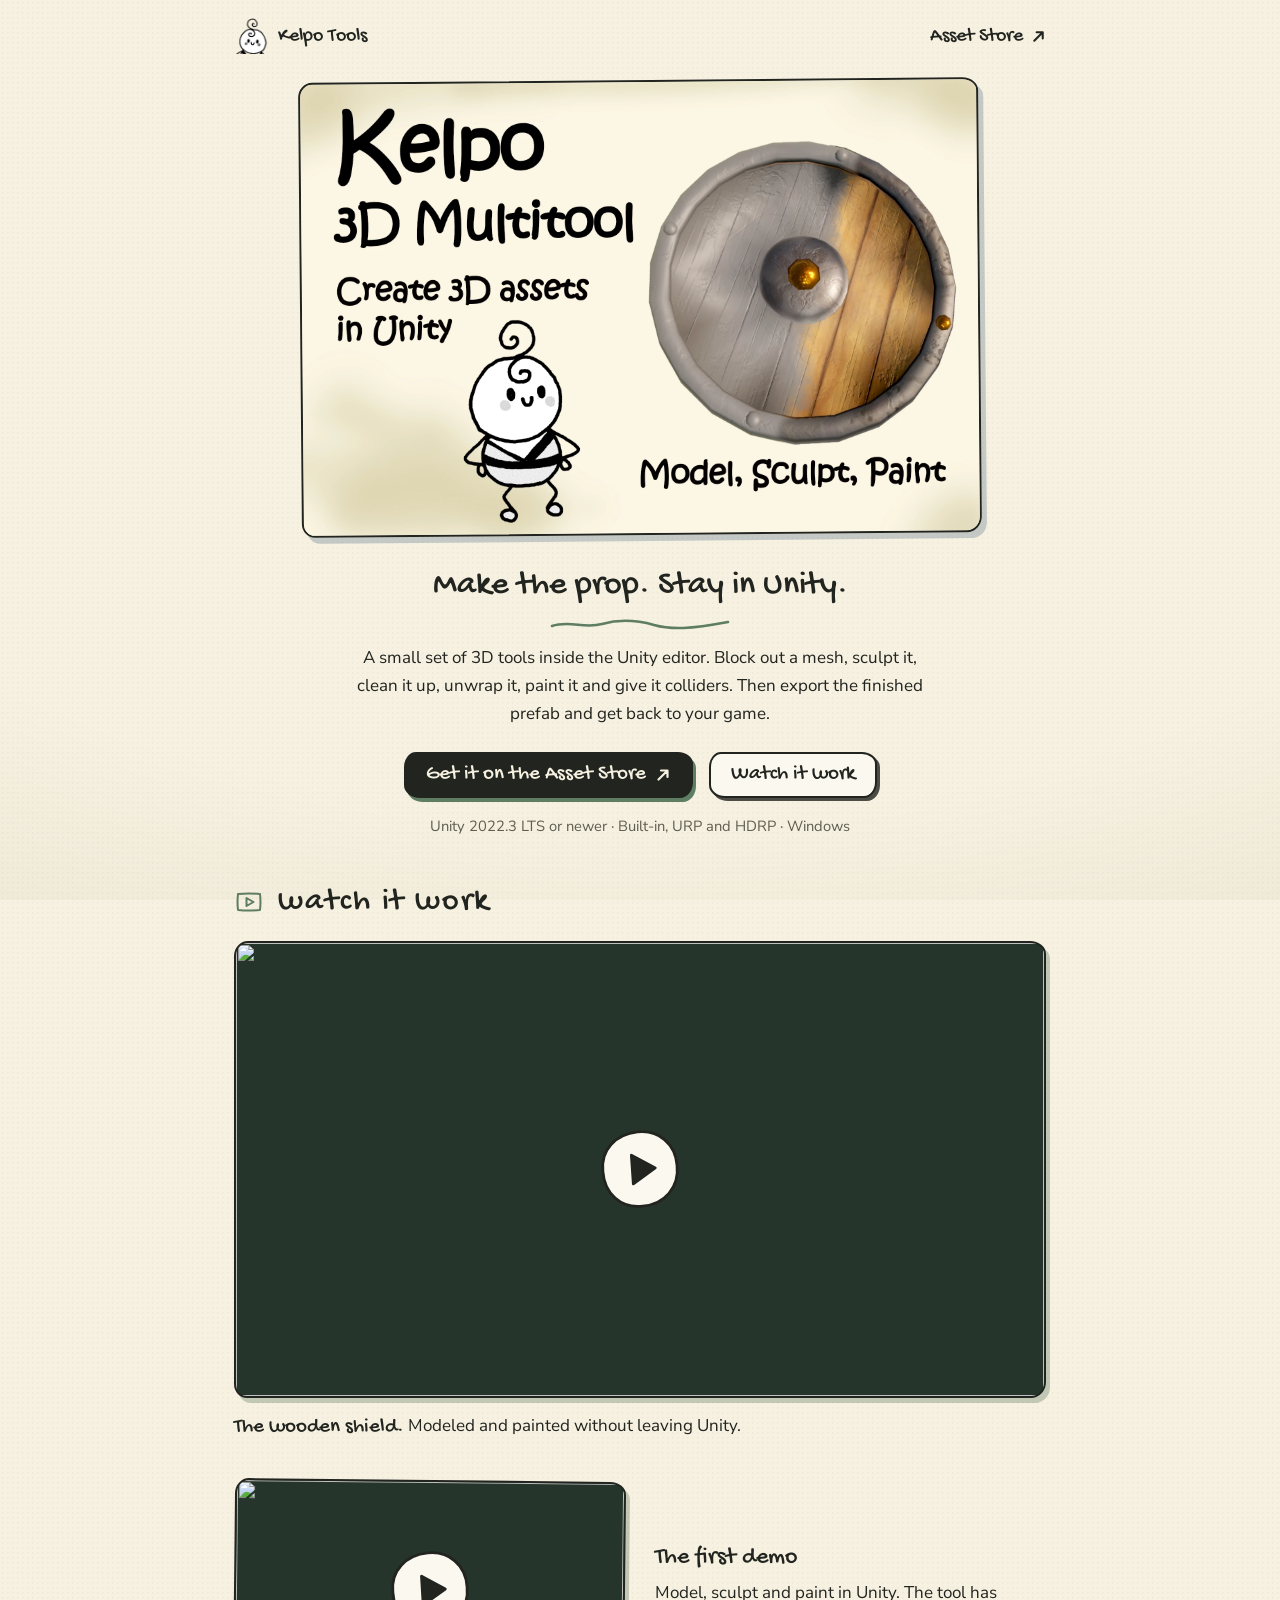
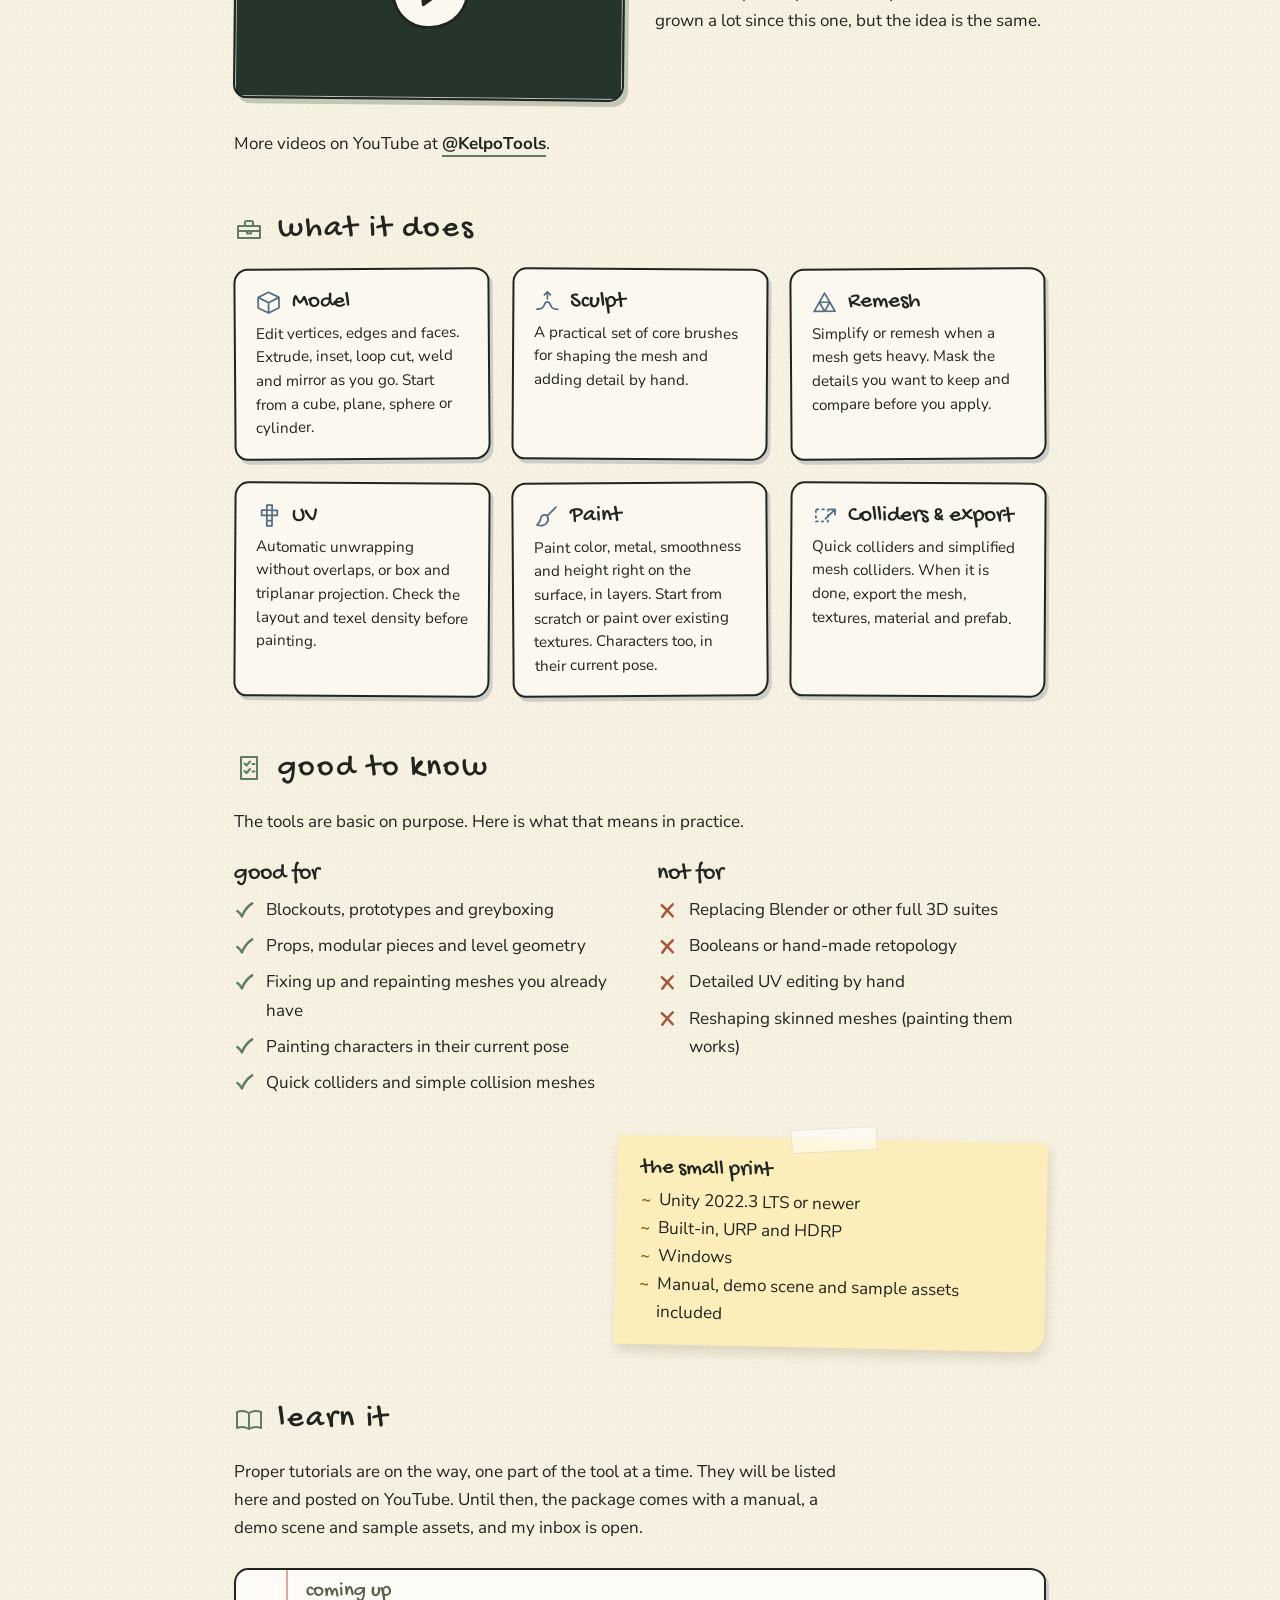
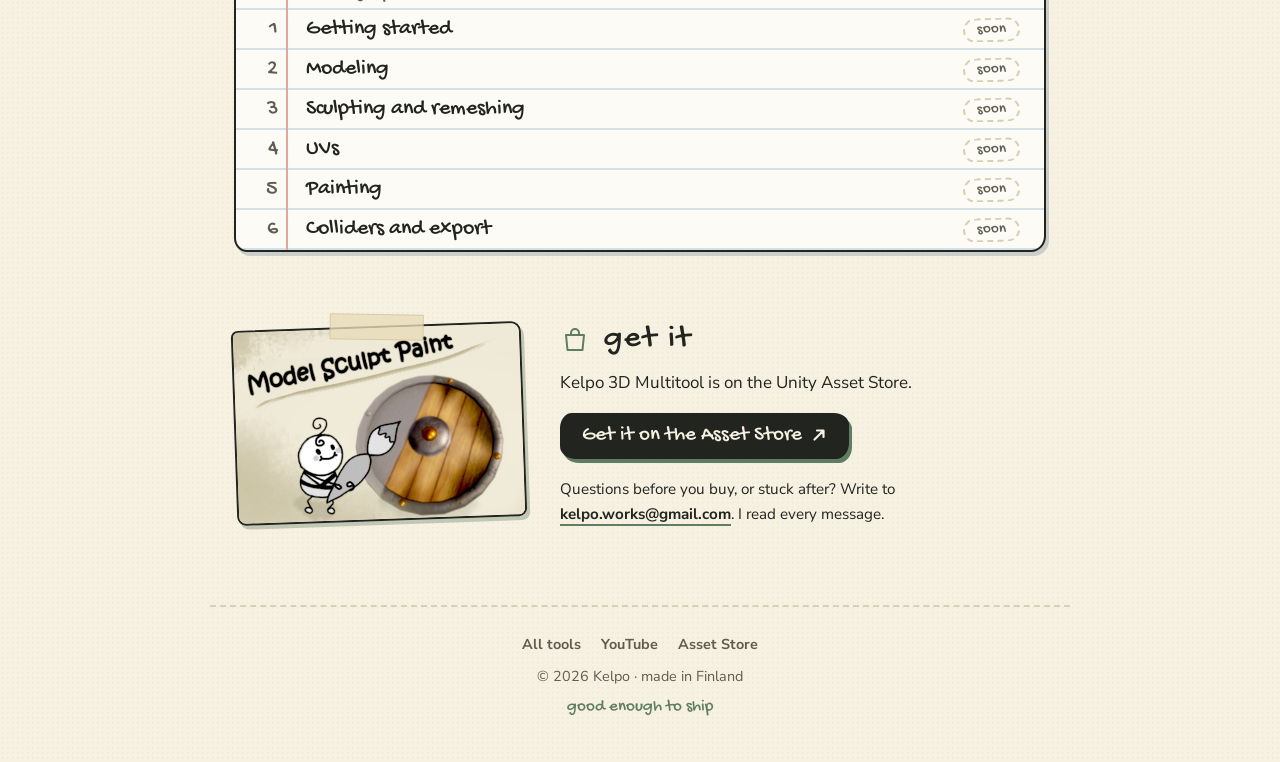
==== multitool/index.html @ 12a0aa09 "Redesign, updated and added content" ====
<!DOCTYPE html>
<html lang="en">
<head>
<meta charset="UTF-8">
<meta name="viewport" content="width=device-width, initial-scale=1.0">
<title>Kelpo 3D Multitool · model, sculpt and paint in Unity</title>
<meta name="description" content="Model, sculpt, remesh, unwrap, paint, add colliders and export 3D props without leaving the Unity editor. A small, focused toolkit by Kelpo.">
<link rel="canonical" href="https://kelpoworks.github.io/multitool/">
<meta property="og:type" content="website">
<meta property="og:site_name" content="Kelpo Tools">
<meta property="og:title" content="Kelpo 3D Multitool · model, sculpt and paint in Unity">
<meta property="og:description" content="Model, sculpt, remesh, unwrap, paint, add colliders and export 3D props without leaving the Unity editor.">
<meta property="og:url" content="https://kelpoworks.github.io/multitool/">
<meta property="og:image" content="https://kelpoworks.github.io/img/og-multitool.jpg">
<meta name="twitter:card" content="summary_large_image">
<meta name="theme-color" content="#f6f1e1">
<link rel="icon" type="image/png" href="../img/favicon.png">
<link rel="apple-touch-icon" href="../img/apple-touch-icon.png">
<link rel="preconnect" href="https://fonts.googleapis.com">
<link rel="preconnect" href="https://fonts.gstatic.com" crossorigin>
<link href="https://fonts.googleapis.com/css2?family=Gochi+Hand&family=Nunito+Sans:ital,wght@0,400;0,600;0,700;1,400&display=swap" rel="stylesheet">
<link rel="stylesheet" href="../css/style.css">
<script src="../js/site.js" defer></script>
</head>
<body>

<nav class="topbar wrap" aria-label="Site">
  <a href="../"><img src="../img/kelpo-head.png" width="36" height="36" alt=""> Kelpo Tools</a>
  <a href="https://assetstore.unity.com/packages/tools/modeling/kelpo-3d-multitool-398918">Asset Store
    <svg width="15" height="15" viewBox="0 0 16 16" fill="none" aria-hidden="true"><path d="M3.5 12.5 L12 4 M6 3.5 h6.5 v6.5" stroke="currentColor" stroke-width="2.2" stroke-linecap="round" stroke-linejoin="round"/></svg>
  </a>
</nav>

<header class="hero wrap">
  <h1><img src="../img/multitool-cover.webp" width="1950" height="1300" alt="Kelpo 3D Multitool"></h1>
  <p class="tagline">Make the prop. Stay in Unity.
    <svg class="squig" width="180" height="12" viewBox="0 0 180 12" fill="none" aria-hidden="true">
      <path d="M2 8 C 20 2, 34 11, 52 6 S 86 2, 104 7 S 140 11, 178 4" stroke="#5e7d63" stroke-width="2.5" stroke-linecap="round"/>
    </svg>
  </p>
  <p class="intro">A small set of 3D tools inside the Unity editor. Block out a mesh, sculpt it, clean it up, unwrap it, paint it and give it colliders. Then export the finished prefab and get back to your game.</p>
  <div class="actions">
    <a class="btn btn--main" href="https://assetstore.unity.com/packages/tools/modeling/kelpo-3d-multitool-398918">Get it on the Asset Store
      <svg width="16" height="16" viewBox="0 0 16 16" fill="none" aria-hidden="true"><path d="M3.5 12.5 L12 4 M6 3.5 h6.5 v6.5" stroke="currentColor" stroke-width="2.2" stroke-linecap="round" stroke-linejoin="round"/></svg>
    </a>
    <a class="btn" href="#watch">Watch it work</a>
  </div>
  <p class="sale" data-until="2026-10-05T18:00:00Z" hidden>launch sale 30% off · <span data-left></span></p>
  <p class="facts">Unity 2022.3 LTS or newer · Built-in, URP and HDRP · Windows</p>
</header>

<main class="wrap">

  <section id="watch">
    <h2>
      <svg width="30" height="30" viewBox="0 0 30 30" fill="none" aria-hidden="true">
        <path d="M4 7 C10 6.4 20 6.4 26 7 C26.6 12 26.6 18 26 23 C20 23.6 10 23.6 4 23 C3.4 18 3.4 12 4 7 Z M12.5 11 L19.5 15 L12.5 19 Z" stroke="#5e7d63" stroke-width="2" stroke-linejoin="round" stroke-linecap="round"/>
      </svg>
      watch it work
    </h2>

    <figure class="video">
      <a class="video-link" href="https://www.youtube.com/watch?v=n4jIoGQUSMU" data-yt="n4jIoGQUSMU" title="Modeling &amp; Painting a Wooden Shield Without Leaving Unity">
        <img src="https://i.ytimg.com/vi/n4jIoGQUSMU/maxresdefault.jpg" width="1280" height="720" alt="" loading="lazy">
        <svg class="play" viewBox="0 0 88 88" aria-hidden="true">
          <path d="M44 5 C66 4 83 20 83 43 C84 66 67 83 44 83 C21 84 5 67 5 44 C4 21 21 6 44 5 Z" fill="#fbf8ef" stroke="#22241f" stroke-width="3"/>
          <path d="M36 29 L60 44 L36 59 Z" fill="#22241f" stroke="#22241f" stroke-width="3" stroke-linejoin="round"/>
        </svg>
        <span class="sr-only">Play video: Modeling and painting a wooden shield without leaving Unity</span>
      </a>
      <figcaption><b>The wooden shield.</b> Modeled and painted without leaving Unity.</figcaption>
    </figure>

    <div class="video-row">
      <figure class="video">
        <a class="video-link" href="https://www.youtube.com/watch?v=YbY8u-JHCso" data-yt="YbY8u-JHCso" title="3D Model, sculpt and paint in Unity">
          <img src="https://i.ytimg.com/vi/YbY8u-JHCso/maxresdefault.jpg" width="1280" height="720" alt="" loading="lazy">
          <svg class="play" viewBox="0 0 88 88" aria-hidden="true">
            <path d="M44 5 C66 4 83 20 83 43 C84 66 67 83 44 83 C21 84 5 67 5 44 C4 21 21 6 44 5 Z" fill="#fbf8ef" stroke="#22241f" stroke-width="3"/>
            <path d="M36 29 L60 44 L36 59 Z" fill="#22241f" stroke="#22241f" stroke-width="3" stroke-linejoin="round"/>
          </svg>
          <span class="sr-only">Play video: 3D model, sculpt and paint in Unity</span>
        </a>
      </figure>
      <div>
        <h3>The first demo</h3>
        <p>Model, sculpt and paint in Unity. The tool has grown a lot since this one, but the idea is the same.</p>
      </div>
    </div>

    <p class="more">More videos on YouTube at <a href="https://www.youtube.com/@KelpoTools">@KelpoTools</a>.</p>
  </section>

  <section id="features">
    <h2>
      <svg width="30" height="30" viewBox="0 0 30 30" fill="none" aria-hidden="true">
        <path d="M4 12 h22 v12 H4 Z M11 12 V8.5 c0-1 .8-1.5 1.5-1.5 h5 c.7 0 1.5 .5 1.5 1.5 V12 M4 17 h22 M13 17 v2.5 h4 V17" stroke="#5e7d63" stroke-width="2" stroke-linejoin="round" stroke-linecap="round"/>
      </svg>
      what it does
    </h2>

    <ul class="features">
      <li>
        <h3>
          <svg width="26" height="26" viewBox="0 0 30 30" fill="none" aria-hidden="true"><path d="M15 3 L27 9 v12 L15 27 L3 21 V9 Z M3 9 l12 6 12-6 M15 15 v12" stroke-width="2" stroke-linejoin="round" stroke-linecap="round"/></svg>
          Model
        </h3>
        <p>Edit vertices, edges and faces. Extrude, inset, loop cut, weld and mirror as you go. Start from a cube, plane, sphere or cylinder.</p>
      </li>
      <li>
        <h3>
          <svg width="26" height="26" viewBox="0 0 30 30" fill="none" aria-hidden="true"><path d="M3 24 C8 24 10 23 11.5 19 C13 14.5 17 14.5 18.5 19 C20 23 22 24 27 24 M15 12 V4 M11.5 7.5 L15 4 L18.5 7.5" stroke-width="2" stroke-linejoin="round" stroke-linecap="round"/></svg>
          Sculpt
        </h3>
        <p>A practical set of core brushes for shaping the mesh and adding detail by hand.</p>
      </li>
      <li>
        <h3>
          <svg width="26" height="26" viewBox="0 0 30 30" fill="none" aria-hidden="true"><path d="M15 4 L27 25 H3 Z M9 14.5 H21 M9 14.5 L15 25 L21 14.5" stroke-width="2" stroke-linejoin="round" stroke-linecap="round"/></svg>
          Remesh
        </h3>
        <p>Simplify or remesh when a mesh gets heavy. Mask the details you want to keep and compare before you apply.</p>
      </li>
      <li>
        <h3>
          <svg width="26" height="26" viewBox="0 0 30 30" fill="none" aria-hidden="true"><path d="M12 3 h6 v6 h6 v6 h-6 v12 h-6 v-12 h-6 v-6 h6 Z M12 9 h6 M12 15 h6 M12 21 h6 M12 9 v6 M18 9 v6" stroke-width="2" stroke-linejoin="round" stroke-linecap="round"/></svg>
          UV
        </h3>
        <p>Automatic unwrapping without overlaps, or box and triplanar projection. Check the layout and texel density before painting.</p>
      </li>
      <li>
        <h3>
          <svg width="26" height="26" viewBox="0 0 30 30" fill="none" aria-hidden="true"><path d="M26 4 L16 14 M16 14 C13 12 9 13 8.5 16.5 C8 20 6.5 22.5 4 24.5 C8.5 26 13.5 25 15.5 22 C17 19.8 17.3 16.8 16 14 Z" stroke-width="2" stroke-linejoin="round" stroke-linecap="round"/></svg>
          Paint
        </h3>
        <p>Paint color, metal, smoothness and height right on the surface, in layers. Start from scratch or paint over existing textures. Characters too, in their current pose.</p>
      </li>
      <li>
        <h3>
          <svg width="26" height="26" viewBox="0 0 30 30" fill="none" aria-hidden="true"><path d="M4 8 h14 v14 H4 Z" stroke-width="2" stroke-dasharray="3.5 3" stroke-linejoin="round"/><path d="M15 19 L26 8 M20 8 h6 v6" stroke-width="2" stroke-linejoin="round" stroke-linecap="round"/></svg>
          Colliders &amp; export
        </h3>
        <p>Quick colliders and simplified mesh colliders. When it is done, export the mesh, textures, material and prefab.</p>
      </li>
    </ul>
  </section>

  <section id="fit">
    <h2>
      <svg width="30" height="30" viewBox="0 0 30 30" fill="none" aria-hidden="true">
        <path d="M7 4 h16 v22 H7 Z M10.5 10.5 l2 2 3.5-4 M10.5 18 l2 2 3.5-4 M18.5 11 h2 M18.5 18.5 h2" stroke="#5e7d63" stroke-width="2" stroke-linejoin="round" stroke-linecap="round"/>
      </svg>
      good to know
    </h2>
    <p class="lead">The tools are basic on purpose. Here is what that means in practice.</p>

    <div class="fit">
      <div class="yes">
        <h3>good for</h3>
        <ul>
          <li>Blockouts, prototypes and greyboxing</li>
          <li>Props, modular pieces and level geometry</li>
          <li>Fixing up and repainting meshes you already have</li>
          <li>Painting characters in their current pose</li>
          <li>Quick colliders and simple collision meshes</li>
        </ul>
      </div>
      <div class="no">
        <h3>not for</h3>
        <ul>
          <li>Replacing Blender or other full 3D suites</li>
          <li>Booleans or hand-made retopology</li>
          <li>Detailed UV editing by hand</li>
          <li>Reshaping skinned meshes (painting them works)</li>
        </ul>
      </div>
    </div>

    <aside class="note">
      <h3>the small print</h3>
      <ul>
        <li>Unity 2022.3 LTS or newer</li>
        <li>Built-in, URP and HDRP</li>
        <li>Windows</li>
        <li>Manual, demo scene and sample assets included</li>
      </ul>
    </aside>
  </section>

  <section id="learn">
    <h2>
      <svg width="30" height="30" viewBox="0 0 30 30" fill="none" aria-hidden="true">
        <path d="M3 8 C7 6.5 11 6.5 15 9 V25 C11 22.5 7 22.5 3 24 Z M27 8 C23 6.5 19 6.5 15 9 V25 C19 22.5 23 22.5 27 24 Z" stroke="#5e7d63" stroke-width="2" stroke-linejoin="round" stroke-linecap="round"/>
      </svg>
      learn it
    </h2>
    <p class="lead">Proper tutorials are on the way, one part of the tool at a time. They will be listed here and posted on YouTube. Until then, the package comes with a manual, a demo scene and sample assets, and my inbox is open.</p>

    <div class="notebook">
      <p class="heading">coming up</p>
      <ol class="lessons">
        <li>Getting started <span class="soon">soon</span></li>
        <li>Modeling <span class="soon">soon</span></li>
        <li>Sculpting and remeshing <span class="soon">soon</span></li>
        <li>UVs <span class="soon">soon</span></li>
        <li>Painting <span class="soon">soon</span></li>
        <li>Colliders and export <span class="soon">soon</span></li>
      </ol>
    </div>
  </section>

  <section id="get" class="get">
    <a class="photo" href="https://assetstore.unity.com/packages/tools/modeling/kelpo-3d-multitool-398918" tabindex="-1" aria-hidden="true">
      <img src="../img/multitool-card.png" width="420" height="280" alt="" loading="lazy">
    </a>
    <div>
      <h2>
        <svg width="30" height="30" viewBox="0 0 30 30" fill="none" aria-hidden="true">
          <path d="M6 11 h18 l-1.5 15 h-15 Z M11 11 V9 a4 4 0 0 1 8 0 v2" stroke="#5e7d63" stroke-width="2" stroke-linejoin="round" stroke-linecap="round"/>
        </svg>
        get it
      </h2>
      <p>Kelpo 3D Multitool is on the Unity Asset Store.</p>
      <div class="actions">
        <a class="btn btn--main" href="https://assetstore.unity.com/packages/tools/modeling/kelpo-3d-multitool-398918">Get it on the Asset Store
          <svg width="16" height="16" viewBox="0 0 16 16" fill="none" aria-hidden="true"><path d="M3.5 12.5 L12 4 M6 3.5 h6.5 v6.5" stroke="currentColor" stroke-width="2.2" stroke-linecap="round" stroke-linejoin="round"/></svg>
        </a>
      </div>
      <p class="sale" data-until="2026-10-05T18:00:00Z" hidden>launch sale 30% off · <span data-left></span></p>
      <p class="small">Questions before you buy, or stuck after? Write to <a href="mailto:kelpo.works@gmail.com">kelpo.works@gmail.com</a>. I read every message.</p>
    </div>
  </section>

</main>

<footer class="wrap">
  <nav aria-label="Elsewhere">
    <a href="../">All tools</a>
    <a href="https://www.youtube.com/@KelpoTools">YouTube</a>
    <a href="https://assetstore.unity.com/publishers/153966">Asset Store</a>
  </nav>
  <p>© 2026 Kelpo · made in Finland</p>
  <p class="mini">good enough to ship</p>
</footer>

</body>
</html>
---- css/style.css ----
:root{
  --paper:#f6f1e1;
  --card:#fbf8ef;
  --ink:#22241f;
  --muted:#5f5d50;
  --sage:#5e7d63;
  --sage-deep:#4a6850;
  --sage-soft:#a9bfa9;
  --rule:#d9cfb2;
  --steel:#526d86;
  --wood:#9a612b;
  --gold:#9a5e14;
  --hand:"Gochi Hand", cursive;
  --wobble:14px 16px 15px 13px / 15px 13px 16px 14px;
}
*{ margin:0; padding:0; box-sizing:border-box; }
html{ scroll-behavior:smooth; }
body{
  background-color:var(--paper);
  background-image:radial-gradient(rgba(34,36,31,0.03) 1px, transparent 1px);
  background-size:5px 5px;
  color:var(--ink);
  font-family:"Nunito Sans", system-ui, sans-serif;
  font-size:17px;
  line-height:1.65;
}
body::before{
  content:"";
  position:fixed;
  inset:0;
  z-index:-1;
  pointer-events:none;
  background:radial-gradient(140% 110% at 50% 30%, transparent 55%, rgba(150,128,72,0.14));
}
img{ display:block; max-width:100%; height:auto; }
.wrap{
  max-width:860px;
  margin-left:auto; margin-right:auto;
  padding-left:24px; padding-right:24px;
}
.sr-only{
  position:absolute;
  width:1px; height:1px;
  overflow:hidden;
  clip:rect(0 0 0 0);
  white-space:nowrap;
}
a:focus-visible{ outline:3px solid var(--sage); outline-offset:3px; border-radius:4px; }

h1, h2, h3{ font-family:var(--hand); font-weight:400; line-height:1.2; }

.site-head{ padding-top:56px; padding-bottom:8px; text-align:center; }
.site-head h1 img{ width:100%; max-width:760px; margin:0 auto; }
.tagline{
  font-family:var(--hand);
  font-size:1.7rem;
  line-height:1.3;
  margin-top:4px;
}
.tagline .squig{ display:block; margin:10px auto 0; }

section{ padding:44px 0 8px; }
h2{
  font-size:2rem;
  letter-spacing:0.06em;
  margin-bottom:20px;
  display:flex; align-items:center; gap:14px;
}
h2 svg{ flex:none; }
.lead{ max-width:620px; }
.lead + .lead{ margin-top:12px; }

p a{
  color:var(--ink);
  font-weight:700;
  text-decoration:none;
  border-bottom:2px solid var(--sage);
}
p a:hover{ color:var(--sage-deep); }

.cards{ display:grid; grid-template-columns:1.3fr 1fr; gap:26px; margin-top:26px; }
.card{
  --accent:var(--sage);
  background:var(--card);
  border:2px solid var(--ink);
  border-radius:var(--wobble);
  padding:26px 28px 24px;
  position:relative;
  box-shadow:3px 4px 0 color-mix(in srgb, var(--accent) 30%, transparent);
  transform:rotate(-0.35deg);
}
.card:nth-child(2){ transform:rotate(0.4deg); }
.card--3d{ --accent:var(--steel); background:#eff1ed; }
.card--audio{ --accent:var(--wood); background:#fbf4e6; }
.card h3{ font-size:1.55rem; margin-bottom:2px; }
.card h3 a{ color:inherit; text-decoration:none; }
.card h3 a:hover{ color:var(--accent); }
.card .pillars{
  font-weight:700;
  font-size:0.86rem;
  letter-spacing:0.09em;
  text-transform:uppercase;
  color:var(--accent);
  margin-bottom:12px;
}
.card p{ max-width:560px; }
.card .doodle{ position:absolute; bottom:14px; right:18px; opacity:0.85; }
.card .doodle path{ stroke:var(--accent); }

.card--feature{
  grid-column:1 / -1;
  display:grid;
  grid-template-columns:minmax(0, 290px) 1fr;
  gap:32px;
  align-items:center;
  padding:34px 32px 28px;
  transform:rotate(-0.2deg);
}
.card--feature ~ .card:nth-child(2){ transform:rotate(-0.4deg); }
.card--feature ~ .card:nth-child(3){ transform:rotate(0.45deg); }

.badge{
  position:absolute; top:-13px; right:18px;
  font-family:var(--hand);
  font-size:0.95rem;
  background:var(--paper);
  border:2px dashed var(--accent);
  border-radius:999px;
  color:var(--accent);
  padding:2px 14px;
  transform:rotate(2deg);
}
.badge--live{ background:var(--accent); border-style:solid; color:#fff; }

.photo{ position:relative; display:block; transform:rotate(-2deg); }
.photo img{
  border:2px solid var(--ink);
  border-radius:7px 10px 8px 9px;
  box-shadow:3px 4px 0 color-mix(in srgb, var(--accent, var(--sage)) 35%, transparent);
}
.photo::before{
  content:"";
  position:absolute; z-index:1;
  top:-12px; left:50%;
  width:92px; height:24px;
  margin-left:-46px;
  background:rgba(232,221,184,0.78);
  border:1px solid rgba(150,128,72,0.22);
  transform:rotate(3deg);
}

.actions{
  display:flex; flex-wrap:wrap; align-items:center;
  gap:14px 16px;
  margin-top:20px;
}
.btn{
  display:inline-flex; align-items:center; gap:9px;
  font-family:var(--hand);
  font-size:1.3rem;
  line-height:1.2;
  padding:8px 20px 9px;
  color:var(--ink);
  text-decoration:none;
  background:var(--card);
  border:2px solid var(--ink);
  border-radius:12px 15px 13px 16px / 15px 12px 16px 13px;
  box-shadow:3px 3px 0 color-mix(in srgb, var(--ink) 80%, transparent);
}
.btn svg{ flex:none; }
.btn--main{ background:var(--ink); color:var(--paper); box-shadow:3px 4px 0 var(--sage); }
.btn:active{ transform:translate(2px, 2px); box-shadow:1px 1px 0 var(--ink); }

.sale{
  display:inline-block;
  font-family:var(--hand);
  font-size:1.1rem;
  color:var(--gold);
  background:#fcefc9;
  border:2px dashed #cf9540;
  border-radius:999px;
  padding:2px 15px;
  transform:rotate(-2deg);
}
.sale[hidden]{ display:none; }

.kelpo-note{
  margin-top:26px;
  border-left:3px solid var(--sage-soft);
  padding:6px 0 6px 20px;
  font-style:italic;
  max-width:600px;
}
.kelpo-note b{ font-style:normal; }

footer{
  margin-top:70px;
  padding-top:26px; padding-bottom:40px;
  border-top:2px dashed var(--rule);
  text-align:center;
  font-size:0.9rem;
  color:var(--muted);
}
footer nav{ display:flex; justify-content:center; flex-wrap:wrap; gap:6px 20px; margin-bottom:8px; }
footer nav a{ color:var(--muted); font-weight:700; text-decoration:none; }
footer nav a:hover{ color:var(--sage-deep); }
footer .mini{ font-family:var(--hand); font-size:1.05rem; color:var(--sage); margin-top:6px; }

.topbar{
  display:flex; justify-content:space-between; align-items:center;
  gap:16px;
  padding-top:18px;
}
.topbar a{
  display:inline-flex; align-items:center; gap:8px;
  font-family:var(--hand);
  font-size:1.25rem;
  color:var(--ink);
  text-decoration:none;
}
.topbar a:hover{ color:var(--sage-deep); }
.topbar img{ width:36px; height:36px; }

.hero{ padding-top:26px; text-align:center; }
.hero h1 img{
  width:100%; max-width:680px;
  margin:0 auto;
  border:2px solid var(--ink);
  border-radius:var(--wobble);
  box-shadow:5px 6px 0 color-mix(in srgb, var(--steel) 30%, transparent);
  transform:rotate(-0.5deg);
}
.hero .tagline{ font-size:2.1rem; margin-top:30px; }
.hero .intro{ max-width:590px; margin:14px auto 0; }
.hero .actions{ justify-content:center; margin-top:24px; }
.hero .sale{ margin-top:18px; }
.facts{ margin-top:16px; font-size:0.92rem; color:var(--muted); }

.video{ margin:0; }
.video-link, .video iframe{
  position:relative;
  display:block;
  width:100%;
  aspect-ratio:16 / 9;
  border:2px solid var(--ink);
  border-radius:var(--wobble);
  overflow:hidden;
  background:#26352b;
  box-shadow:4px 5px 0 color-mix(in srgb, var(--sage) 35%, transparent);
}
.video-link img{ width:100%; height:100%; object-fit:cover; }
.video-link .play{
  position:absolute; left:50%; top:50%;
  width:84px; height:84px;
  transform:translate(-50%, -50%) rotate(-4deg);
}
.video-link:hover .play{ transform:translate(-50%, -50%) rotate(3deg) scale(1.06); }
.video figcaption{ margin-top:14px; max-width:620px; }
.video figcaption b{ font-family:var(--hand); font-weight:400; font-size:1.3rem; line-height:1; }
.video-row{
  display:grid;
  grid-template-columns:minmax(0, 1fr) minmax(0, 1fr);
  gap:30px;
  align-items:center;
  margin-top:40px;
}
.video-row .video-link, .video-row iframe{ transform:rotate(0.6deg); }
.video-row h3{ font-size:1.5rem; margin-bottom:6px; }
.more{ margin-top:30px; }

.features{
  list-style:none;
  display:grid;
  grid-template-columns:repeat(3, minmax(0, 1fr));
  gap:22px;
}
.features li{
  background:var(--card);
  border:2px solid var(--ink);
  border-radius:var(--wobble);
  padding:18px 20px 18px;
  box-shadow:3px 4px 0 color-mix(in srgb, var(--steel) 26%, transparent);
  transform:rotate(-0.4deg);
}
.features li:nth-child(even){ transform:rotate(0.35deg); }
.features h3{
  font-size:1.45rem;
  display:flex; align-items:center; gap:10px;
  margin-bottom:6px;
}
.features h3 svg{ flex:none; }
.features h3 svg path{ stroke:var(--steel); }
.features p{ font-size:0.95rem; line-height:1.55; }

.fit{ display:grid; grid-template-columns:1fr 1fr; gap:26px 34px; margin-top:24px; }
.fit h3{ font-size:1.5rem; margin-bottom:6px; }
.fit ul{ list-style:none; }
.fit li{ position:relative; padding-left:32px; margin:8px 0; }
.fit li::before{
  content:"";
  position:absolute; left:0; top:0.2em;
  width:21px; height:21px;
  background:no-repeat center / contain;
}
.fit .yes li::before{ background-image:url("data:image/svg+xml,%3Csvg xmlns='http://www.w3.org/2000/svg' viewBox='0 0 22 22'%3E%3Cpath d='M3.5 11.5c2 1.3 3.6 3.2 4.8 5.6C10.6 11.4 14 6.7 19 3.5' fill='none' stroke='%235e7d63' stroke-width='2.6' stroke-linecap='round' stroke-linejoin='round'/%3E%3C/svg%3E"); }
.fit .no li::before{ background-image:url("data:image/svg+xml,%3Csvg xmlns='http://www.w3.org/2000/svg' viewBox='0 0 22 22'%3E%3Cpath d='M5 5.5c4 3.3 7.8 7.2 11.5 11.5M16.5 4.5C12.4 8.3 8.8 12.6 5.5 17.5' fill='none' stroke='%23a4573b' stroke-width='2.6' stroke-linecap='round'/%3E%3C/svg%3E"); }

.note{
  position:relative;
  max-width:430px;
  margin:34px 0 0 auto;
  padding:20px 24px 18px;
  background:#fbeebb;
  border-radius:2px 3px 18px 2px;
  box-shadow:2px 7px 12px rgba(90,76,30,0.16);
  transform:rotate(1.2deg);
}
.note::before{
  content:"";
  position:absolute;
  top:-11px; left:50%;
  width:84px; height:22px;
  margin-left:-42px;
  background:rgba(255,255,255,0.55);
  border:1px solid rgba(150,128,72,0.18);
  transform:rotate(-4deg);
}
.note h3{ font-size:1.4rem; margin-bottom:4px; }
.note ul{ list-style:none; }
.note li{ padding-left:18px; position:relative; }
.note li::before{ content:"~"; position:absolute; left:0; color:var(--gold); font-weight:700; }

.notebook{
  position:relative;
  margin-top:26px;
  background-color:#fdfbf5;
  background-image:linear-gradient(transparent 38px, #d5dfe6 38px, #d5dfe6 40px);
  background-size:100% 40px;
  border:2px solid var(--ink);
  border-radius:var(--wobble);
  padding:40px 24px 0 70px;
  box-shadow:3px 4px 0 color-mix(in srgb, var(--steel) 26%, transparent);
  overflow:hidden;
}
.notebook::before{
  content:"";
  position:absolute; top:0; bottom:0; left:50px;
  width:2px;
  background:#e2a79b;
}
.notebook .heading{
  position:absolute; top:4px; left:70px;
  font-family:var(--hand);
  font-size:1.3rem;
  color:var(--muted);
}
.lessons{ list-style:none; counter-reset:lesson; }
.lessons li{
  counter-increment:lesson;
  position:relative;
  display:flex; align-items:center; gap:12px;
  height:40px;
  font-family:var(--hand);
  font-size:1.35rem;
}
.lessons li::before{
  content:counter(lesson);
  position:absolute; left:-52px;
  width:24px;
  text-align:right;
  color:var(--muted);
}
.lessons a{ color:var(--ink); text-decoration:none; border-bottom:2px solid var(--sage); line-height:1.1; }
.lessons a:hover{ color:var(--sage-deep); }
.soon{
  margin-left:auto;
  font-size:0.95rem;
  line-height:1.3;
  color:var(--muted);
  border:2px dashed var(--rule);
  border-radius:999px;
  padding:0 12px;
  transform:rotate(-2deg);
}

.get{
  display:grid;
  grid-template-columns:minmax(0, 290px) 1fr;
  gap:36px;
  align-items:center;
  padding-top:60px;
}
.get h2{ margin-bottom:10px; }
.get .actions{ margin-top:16px; }
.get .sale{ margin-top:16px; }
.get .small{ margin-top:18px; font-size:0.95rem; }

.lost{ text-align:center; padding-top:80px; padding-bottom:20px; }
.lost img{ width:150px; margin:0 auto 18px; transform:rotate(-6deg); }
.lost h1{ font-size:2.6rem; }
.lost p{ margin-top:10px; }
.lost .actions{ justify-content:center; }

@media (max-width:760px){
  .card--feature, .get, .video-row{ grid-template-columns:1fr; }
  .card--feature .photo, .get .photo{ max-width:320px; margin:4px auto 0; }
  .features{ grid-template-columns:1fr 1fr; }
}
@media (max-width:560px){
  body{ font-size:16px; }
  .tagline{ font-size:1.4rem; }
  .hero .tagline{ font-size:1.7rem; }
  h2{ font-size:1.7rem; }
  .cards, .features, .fit{ grid-template-columns:1fr; }
  .card{ padding:22px 20px 20px; }
  .card--feature{ padding:30px 20px 22px; }
  .btn{ font-size:1.2rem; padding:7px 15px 8px; }
  .actions{ gap:12px; }
  .notebook{ padding-left:52px; padding-right:14px; }
  .notebook::before{ left:36px; }
  .notebook .heading{ left:52px; }
  .lessons li{ font-size:1.2rem; }
  .lessons li::before{ left:-48px; }
  .note{ margin-right:6px; }
}
@media (prefers-reduced-motion: no-preference){
  .card, .btn, .video-link .play{ transition:transform .18s ease, box-shadow .18s ease; }
  .card:hover{ transform:rotate(0deg) translateY(-2px); }
  .btn:hover{ transform:translate(-1px, -2px); }
  .btn:active{ transform:translate(2px, 2px); }
}
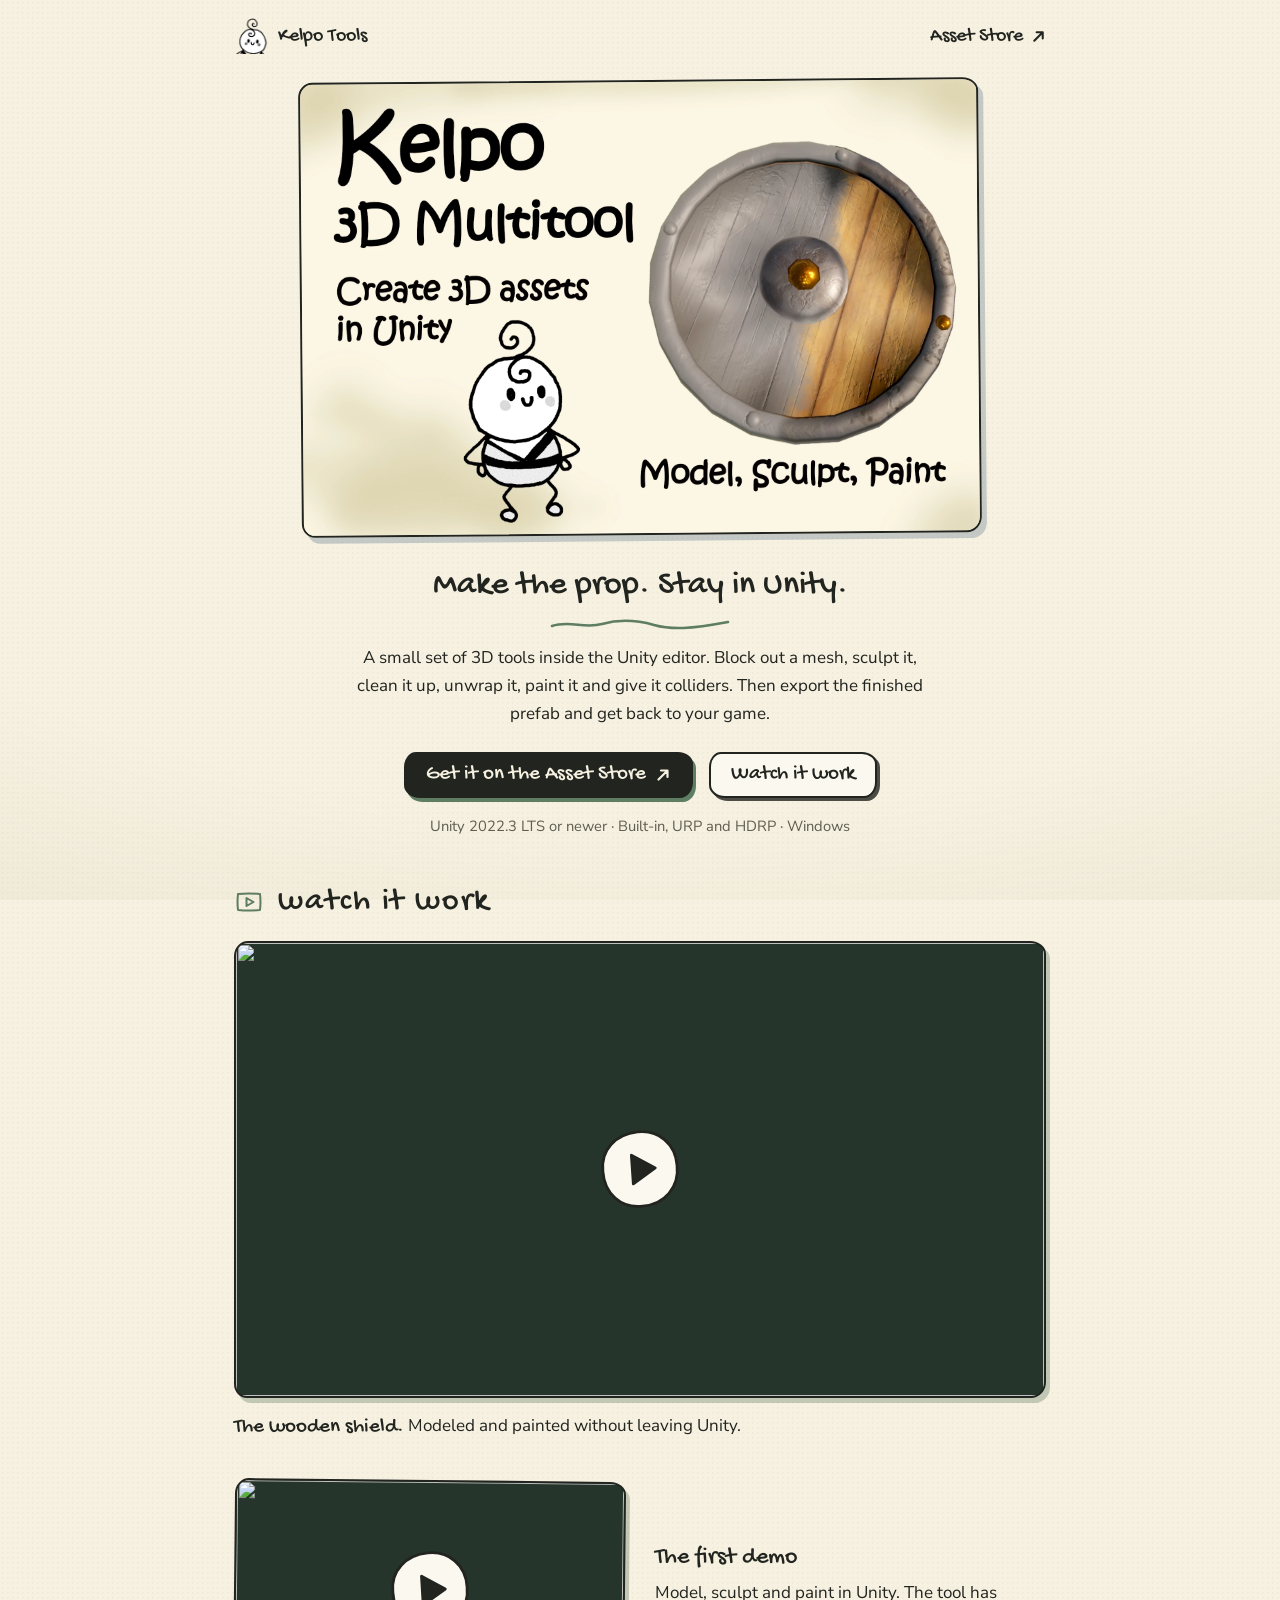
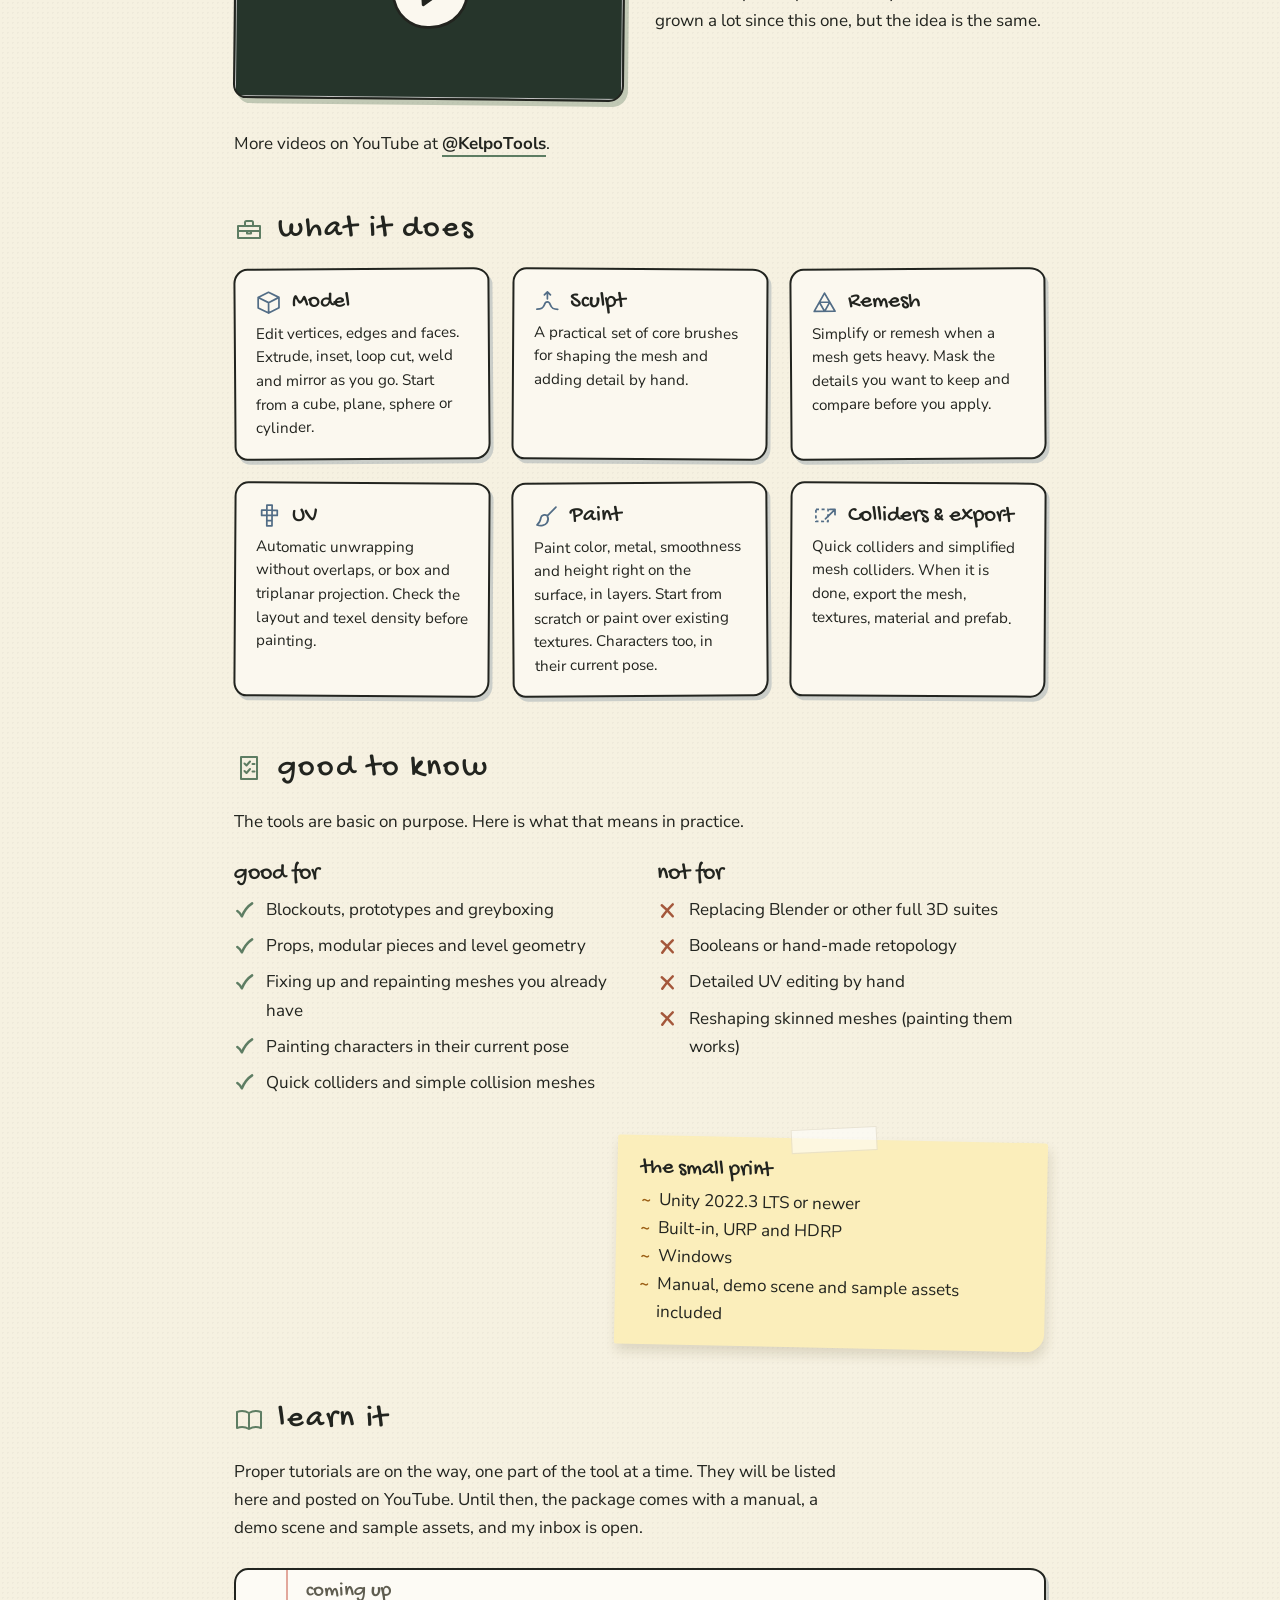
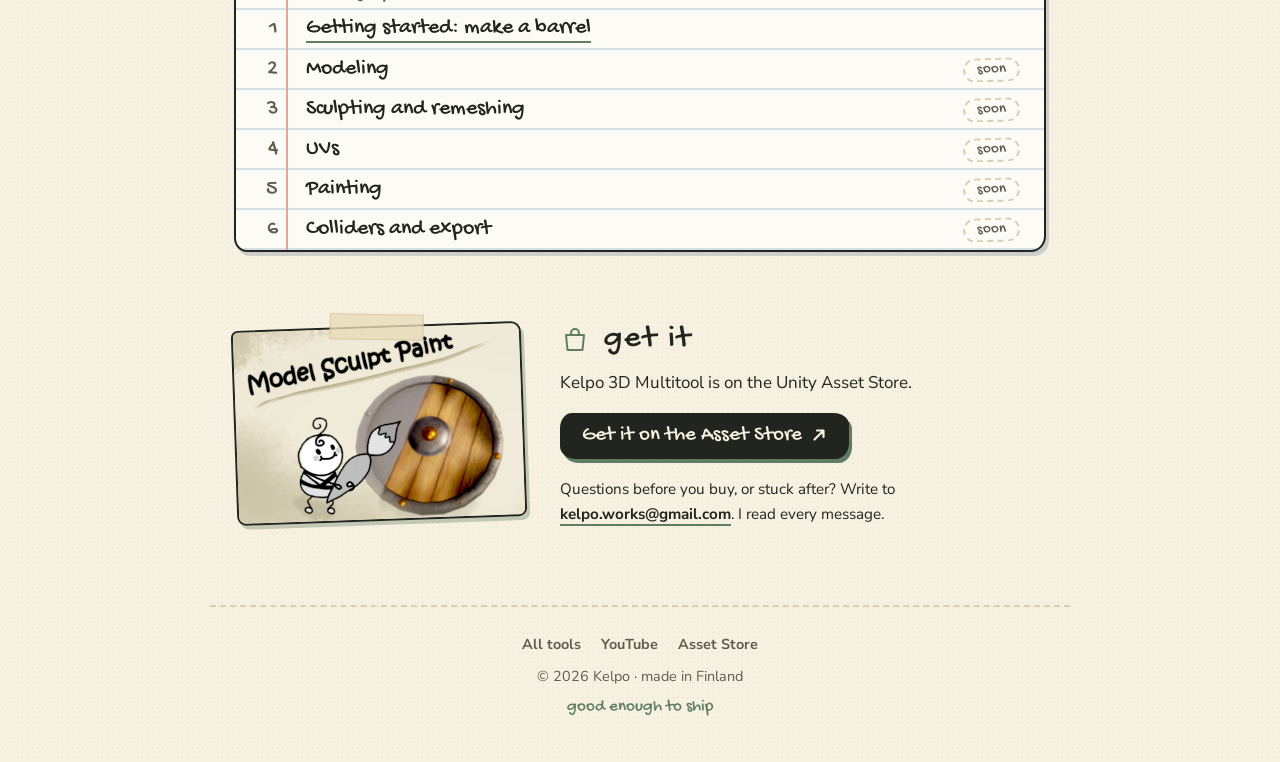
==== commit 780f3b3f: "Added Getting Started Tutorials" ====
--- a/multitool/index.html
+++ b/multitool/index.html
@@ -199,7 +199,7 @@
     <div class="notebook">
       <p class="heading">coming up</p>
       <ol class="lessons">
-        <li>Getting started <span class="soon">soon</span></li>
+        <li><a href="getting-started/">Getting started: make a barrel</a></li>
         <li>Modeling <span class="soon">soon</span></li>
         <li>Sculpting and remeshing <span class="soon">soon</span></li>
         <li>UVs <span class="soon">soon</span></li>
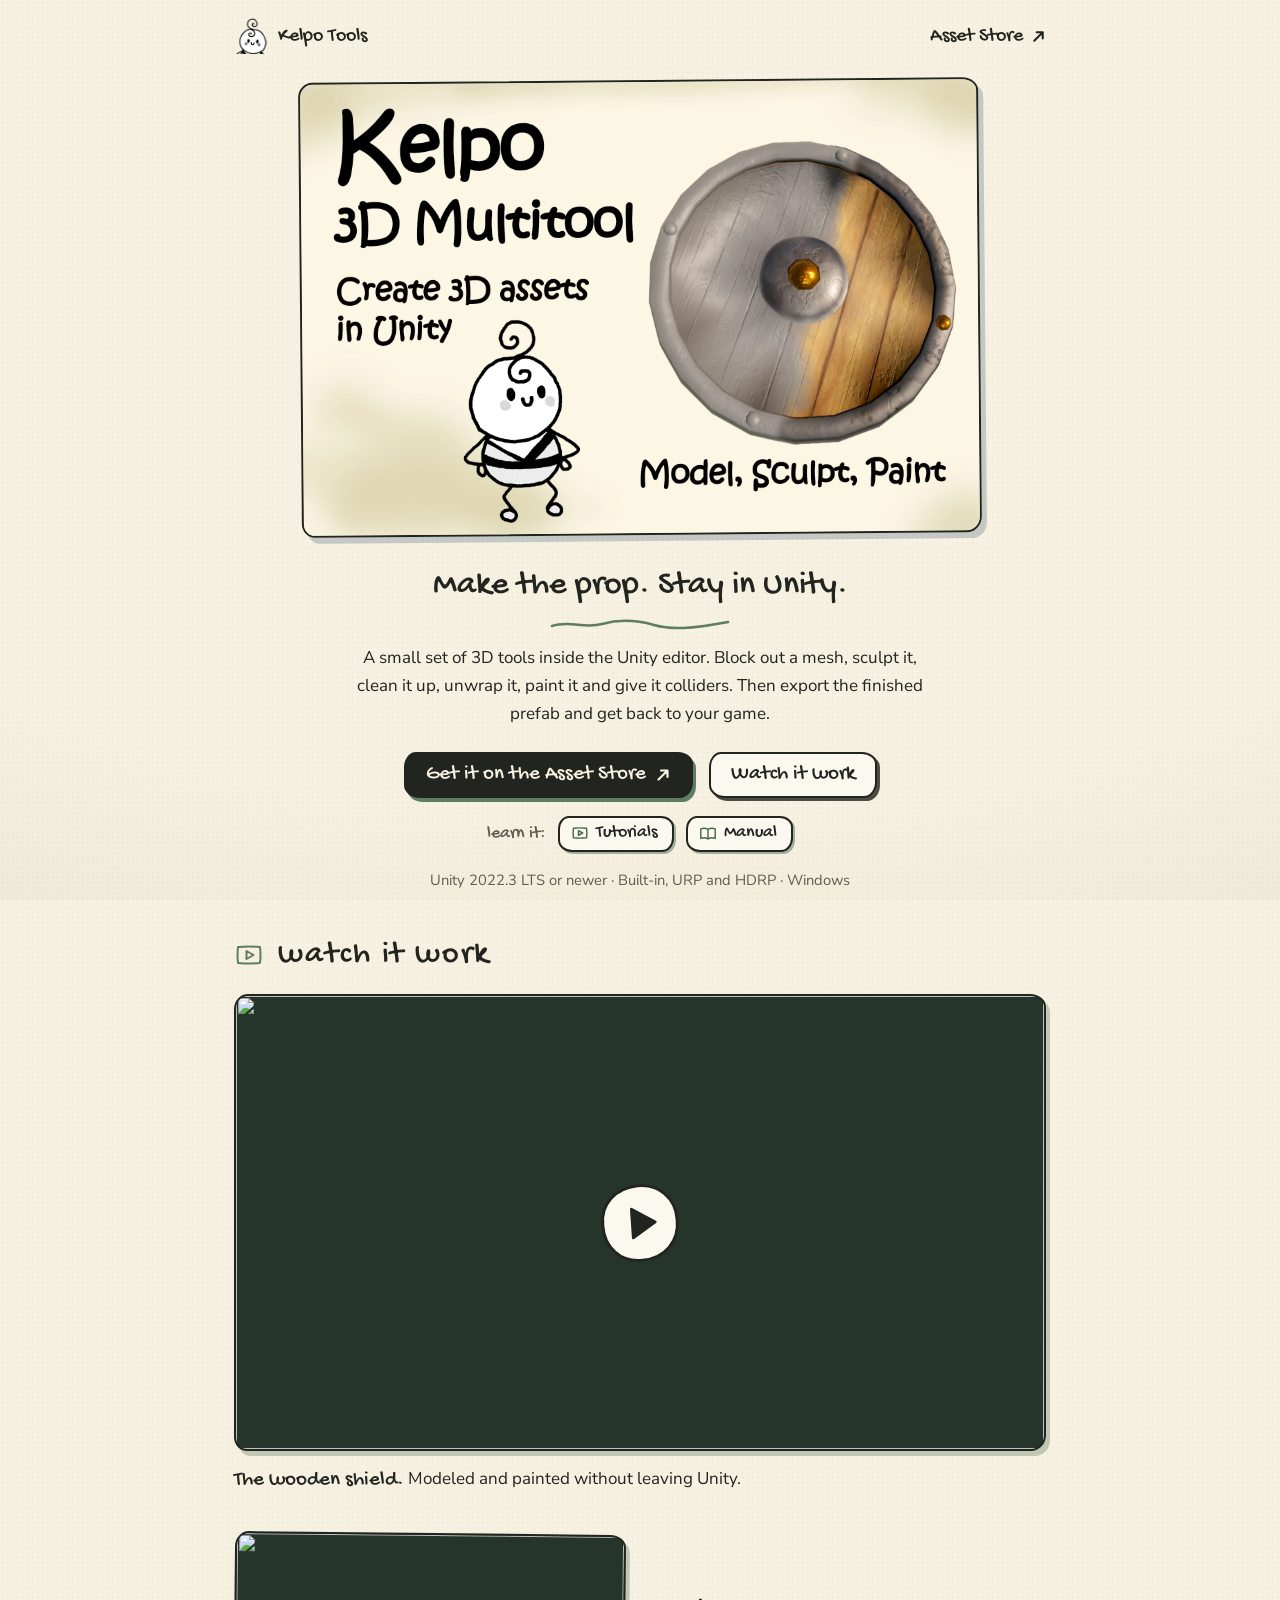
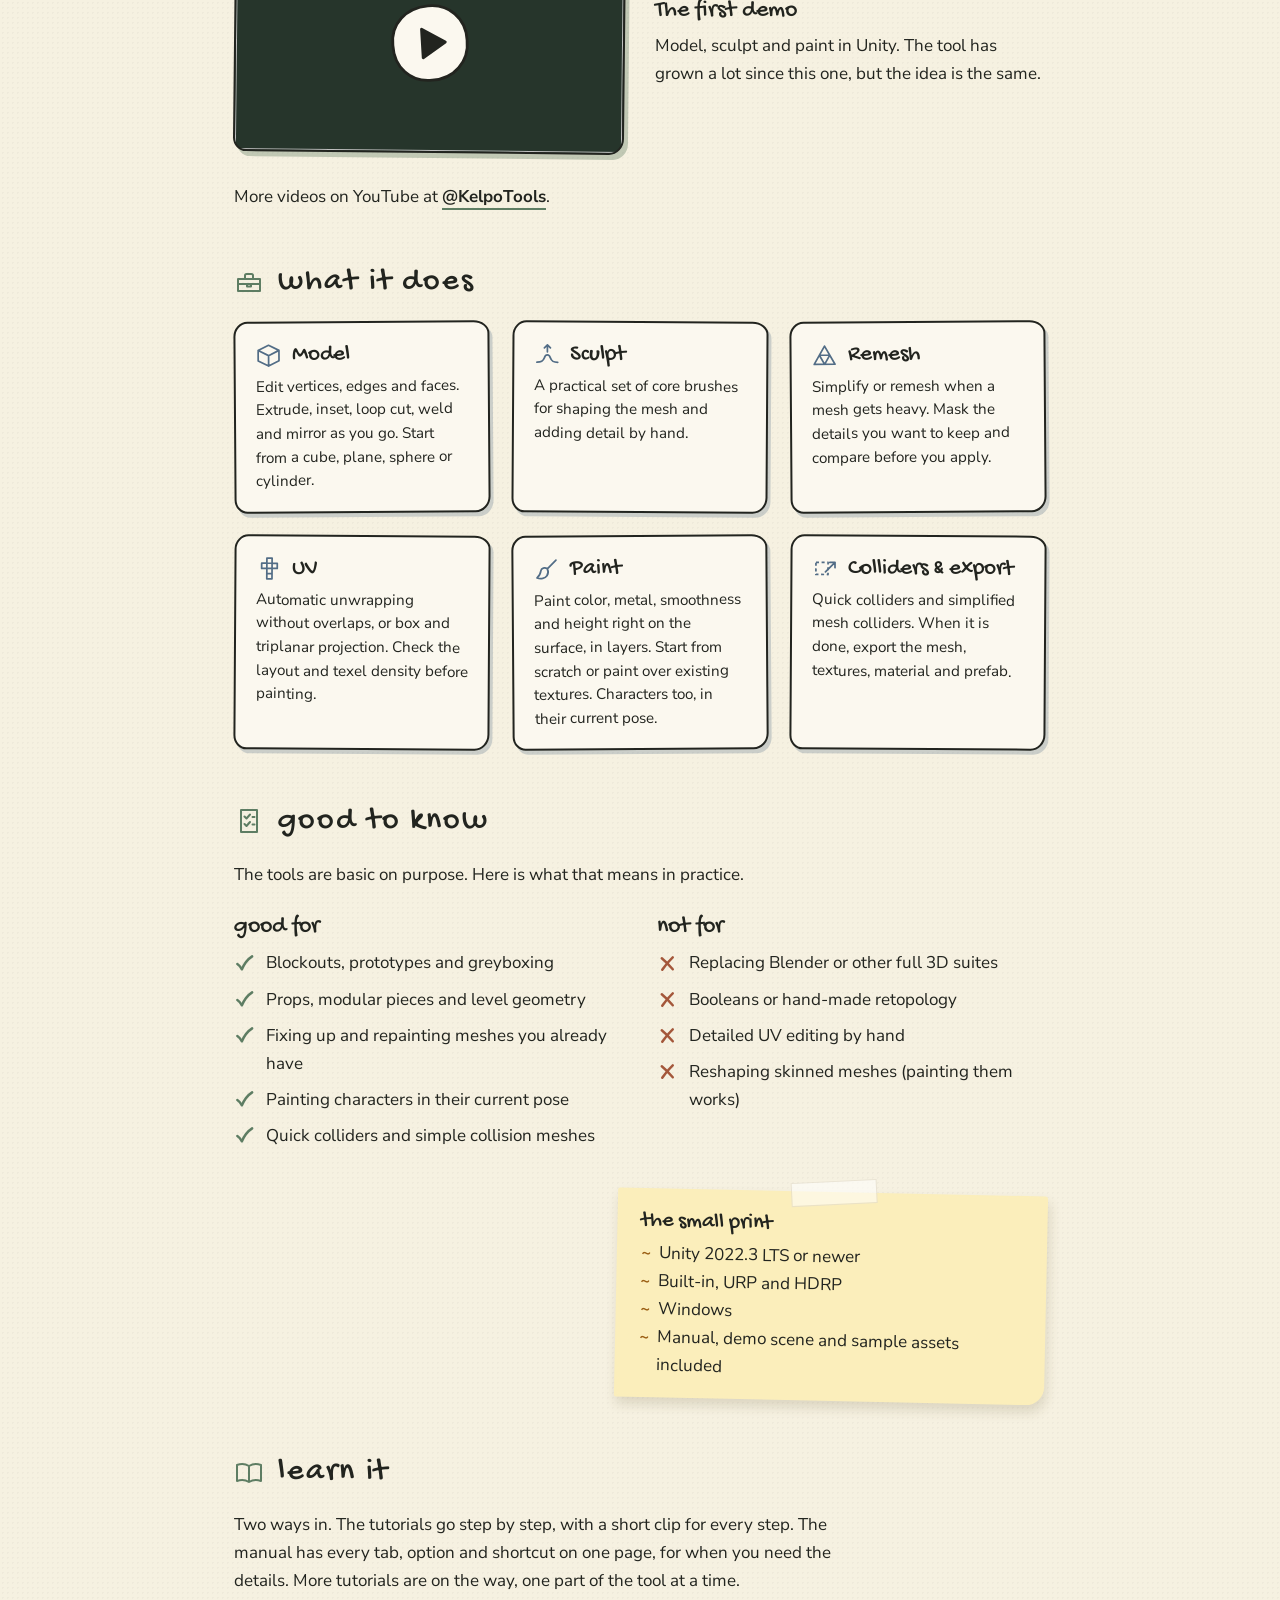
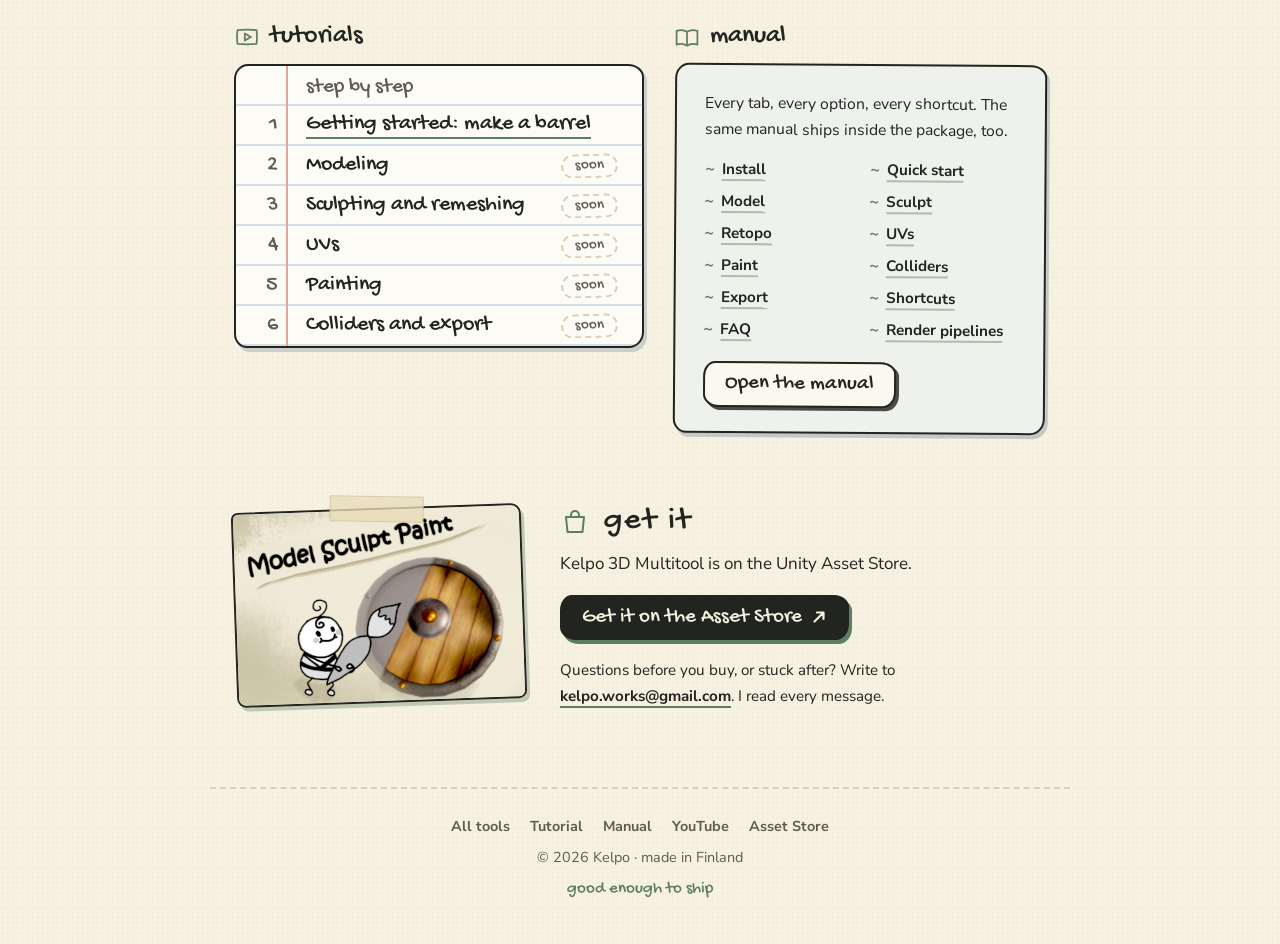
==== commit 301d9da1: "Added manual and links to it" ====
--- a/multitool/index.html
+++ b/multitool/index.html
@@ -45,6 +45,10 @@
     </a>
     <a class="btn" href="#watch">Watch it work</a>
   </div>
+  <p class="learn-links learn-links--center">learn it:
+    <a href="#tutorials"><svg width="18" height="18" viewBox="0 0 30 30" fill="none" aria-hidden="true"><path d="M4 7 C10 6.4 20 6.4 26 7 C26.6 12 26.6 18 26 23 C20 23.6 10 23.6 4 23 C3.4 18 3.4 12 4 7 Z M12.5 11 L19.5 15 L12.5 19 Z" stroke="currentColor" stroke-width="2.4" stroke-linejoin="round" stroke-linecap="round"/></svg>Tutorials</a>
+    <a href="manual/"><svg width="18" height="18" viewBox="0 0 30 30" fill="none" aria-hidden="true"><path d="M3 8 C7 6.5 11 6.5 15 9 V25 C11 22.5 7 22.5 3 24 Z M27 8 C23 6.5 19 6.5 15 9 V25 C19 22.5 23 22.5 27 24 Z" stroke="currentColor" stroke-width="2.4" stroke-linejoin="round" stroke-linecap="round"/></svg>Manual</a>
+  </p>
   <p class="sale" data-until="2026-10-05T18:00:00Z" hidden>launch sale 30% off · <span data-left></span></p>
   <p class="facts">Unity 2022.3 LTS or newer · Built-in, URP and HDRP · Windows</p>
 </header>
@@ -194,18 +198,51 @@
       </svg>
       learn it
     </h2>
-    <p class="lead">Proper tutorials are on the way, one part of the tool at a time. They will be listed here and posted on YouTube. Until then, the package comes with a manual, a demo scene and sample assets, and my inbox is open.</p>
-
-    <div class="notebook">
-      <p class="heading">coming up</p>
-      <ol class="lessons">
-        <li><a href="getting-started/">Getting started: make a barrel</a></li>
-        <li>Modeling <span class="soon">soon</span></li>
-        <li>Sculpting and remeshing <span class="soon">soon</span></li>
-        <li>UVs <span class="soon">soon</span></li>
-        <li>Painting <span class="soon">soon</span></li>
-        <li>Colliders and export <span class="soon">soon</span></li>
-      </ol>
+    <p class="lead">Two ways in. The tutorials go step by step, with a short clip for every step. The manual has every tab, option and shortcut on one page, for when you need the details. More tutorials are on the way, one part of the tool at a time.</p>
+
+    <div class="learn">
+      <div id="tutorials">
+        <h3>
+          <svg width="26" height="26" viewBox="0 0 30 30" fill="none" aria-hidden="true"><path d="M4 7 C10 6.4 20 6.4 26 7 C26.6 12 26.6 18 26 23 C20 23.6 10 23.6 4 23 C3.4 18 3.4 12 4 7 Z M12.5 11 L19.5 15 L12.5 19 Z" stroke="#5e7d63" stroke-width="2" stroke-linejoin="round" stroke-linecap="round"/></svg>
+          tutorials
+        </h3>
+        <div class="notebook">
+          <p class="heading">step by step</p>
+          <ol class="lessons">
+            <li><a href="getting-started/">Getting started: make a barrel</a></li>
+            <li>Modeling <span class="soon">soon</span></li>
+            <li>Sculpting and remeshing <span class="soon">soon</span></li>
+            <li>UVs <span class="soon">soon</span></li>
+            <li>Painting <span class="soon">soon</span></li>
+            <li>Colliders and export <span class="soon">soon</span></li>
+          </ol>
+        </div>
+      </div>
+
+      <div id="manual">
+        <h3>
+          <svg width="26" height="26" viewBox="0 0 30 30" fill="none" aria-hidden="true"><path d="M3 8 C7 6.5 11 6.5 15 9 V25 C11 22.5 7 22.5 3 24 Z M27 8 C23 6.5 19 6.5 15 9 V25 C19 22.5 23 22.5 27 24 Z" stroke="#5e7d63" stroke-width="2" stroke-linejoin="round" stroke-linecap="round"/></svg>
+          manual
+        </h3>
+        <div class="card manual-card">
+          <p>Every tab, every option, every shortcut. The same manual ships inside the package, too.</p>
+          <ul class="manual-index">
+            <li><a href="manual/#install">Install</a></li>
+            <li><a href="manual/#quick-start">Quick start</a></li>
+            <li><a href="manual/#model">Model</a></li>
+            <li><a href="manual/#sculpt">Sculpt</a></li>
+            <li><a href="manual/#retopo">Retopo</a></li>
+            <li><a href="manual/#uvs">UVs</a></li>
+            <li><a href="manual/#paint">Paint</a></li>
+            <li><a href="manual/#colliders">Colliders</a></li>
+            <li><a href="manual/#export">Export</a></li>
+            <li><a href="manual/#shortcuts">Shortcuts</a></li>
+            <li><a href="manual/#faq">FAQ</a></li>
+            <li><a href="manual/#pipelines">Render pipelines</a></li>
+          </ul>
+          <a class="btn" href="manual/">Open the manual</a>
+        </div>
+      </div>
     </div>
   </section>
 
@@ -236,6 +273,8 @@
 <footer class="wrap">
   <nav aria-label="Elsewhere">
     <a href="../">All tools</a>
+    <a href="getting-started/">Tutorial</a>
+    <a href="manual/">Manual</a>
     <a href="https://www.youtube.com/@KelpoTools">YouTube</a>
     <a href="https://assetstore.unity.com/publishers/153966">Asset Store</a>
   </nav>
--- a/css/style.css
+++ b/css/style.css
@@ -92,6 +92,8 @@
 .card:nth-child(2){ transform:rotate(0.4deg); }
 .card--3d{ --accent:var(--steel); background:#eff1ed; }
 .card--audio{ --accent:var(--wood); background:#fbf4e6; }
+.card--2d{ --accent:var(--steel); }
+.card--anim{ --accent:var(--gold); }
 .card h3{ font-size:1.55rem; margin-bottom:2px; }
 .card h3 a{ color:inherit; text-decoration:none; }
 .card h3 a:hover{ color:var(--accent); }
@@ -118,6 +120,8 @@
 }
 .card--feature ~ .card:nth-child(2){ transform:rotate(-0.4deg); }
 .card--feature ~ .card:nth-child(3){ transform:rotate(0.45deg); }
+.card--feature ~ .card:nth-child(4){ transform:rotate(0.3deg); }
+.card--feature ~ .card:nth-child(5){ transform:rotate(-0.3deg); }
 
 .badge{
   position:absolute; top:-13px; right:18px;
@@ -401,8 +405,67 @@
 .lost p{ margin-top:10px; }
 .lost .actions{ justify-content:center; }
 
+/* Learn: tutorials + manual */
+.learn-links{
+  display:flex; flex-wrap:wrap; align-items:center;
+  gap:10px 12px;
+  margin-top:18px;
+  font-family:var(--hand);
+  font-size:1.15rem;
+  color:var(--muted);
+}
+.learn-links--center{ justify-content:center; }
+.learn-links a{
+  display:inline-flex; align-items:center; gap:7px;
+  font-weight:400;
+  font-size:1.15rem;
+  line-height:1.2;
+  color:var(--ink);
+  text-decoration:none;
+  background:var(--card);
+  border:2px solid var(--ink);
+  border-radius:11px 13px 12px 14px / 13px 11px 14px 12px;
+  box-shadow:2px 2px 0 color-mix(in srgb, var(--sage) 55%, transparent);
+  padding:4px 14px 5px 11px;
+}
+.learn-links a svg{ flex:none; color:var(--sage-deep); }
+.learn-links a:hover{ color:var(--sage-deep); }
+.learn-links a:active{ transform:translate(1px, 1px); box-shadow:1px 1px 0 var(--sage); }
+.learn{
+  display:grid;
+  grid-template-columns:minmax(0, 1.1fr) minmax(0, 1fr);
+  gap:30px;
+  align-items:start;
+  margin-top:26px;
+}
+.learn > div{ scroll-margin-top:24px; }
+.learn h3{
+  font-size:1.6rem;
+  display:flex; align-items:center; gap:10px;
+  margin-bottom:12px;
+}
+.learn .notebook{ margin-top:0; }
+.manual-card{ --accent:var(--steel); background:#eff1ed; transform:rotate(0.35deg); }
+.manual-card p{ font-size:0.98rem; }
+.manual-index{
+  list-style:none;
+  display:grid;
+  grid-template-columns:1fr 1fr;
+  gap:4px 18px;
+  margin:12px 0 18px;
+}
+.manual-index li::before{ content:"~"; color:var(--sage); font-weight:700; margin-right:7px; }
+.manual-index a{
+  color:var(--ink);
+  font-weight:700;
+  font-size:0.95rem;
+  text-decoration:none;
+  border-bottom:2px solid var(--sage-soft);
+}
+.manual-index a:hover{ color:var(--sage-deep); border-color:var(--sage); }
+
 @media (max-width:760px){
-  .card--feature, .get, .video-row{ grid-template-columns:1fr; }
+  .card--feature, .get, .video-row, .learn{ grid-template-columns:1fr; }
   .card--feature .photo, .get .photo{ max-width:320px; margin:4px auto 0; }
   .features{ grid-template-columns:1fr 1fr; }
 }
@@ -424,8 +487,8 @@
   .note{ margin-right:6px; }
 }
 @media (prefers-reduced-motion: no-preference){
-  .card, .btn, .video-link .play{ transition:transform .18s ease, box-shadow .18s ease; }
+  .card, .btn, .video-link .play, .learn-links a{ transition:transform .18s ease, box-shadow .18s ease; }
   .card:hover{ transform:rotate(0deg) translateY(-2px); }
-  .btn:hover{ transform:translate(-1px, -2px); }
+  .btn:hover, .learn-links a:hover{ transform:translate(-1px, -2px); }
   .btn:active{ transform:translate(2px, 2px); }
 }
